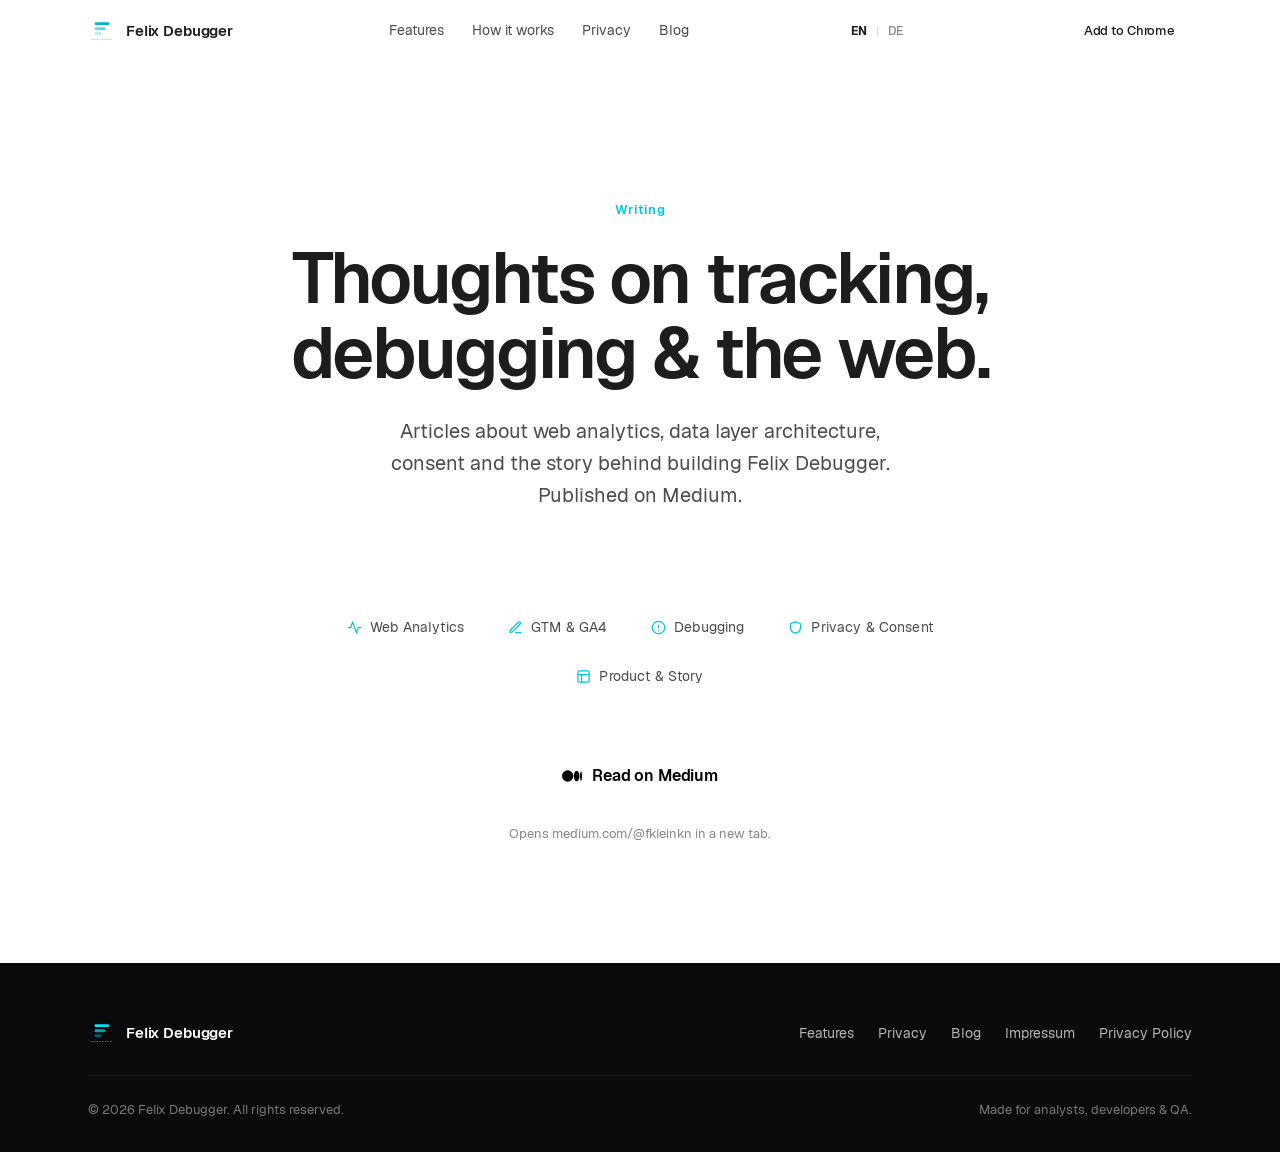
==== blog.html @ e27f7e10 "Blog" ====
<!DOCTYPE html>
<html lang="en">
<head>
  <meta charset="UTF-8" />
  <meta name="viewport" content="width=device-width, initial-scale=1.0" />
  <meta http-equiv="Content-Security-Policy" content="default-src 'self'; script-src 'self' 'unsafe-inline' https://www.googletagmanager.com https://consent.cookiebot.com https://consentcdn.cookiebot.com; style-src 'self' 'unsafe-inline'; font-src 'self'; img-src 'self' data: http://imgsct.cookiebot.com https://imgsct.cookiebot.com https://www.googletagmanager.com; connect-src 'self' https://www.google-analytics.com https://*.google-analytics.com https://analytics.google.com https://region1.analytics.google.com https://stats.g.doubleclick.net https://consent.cookiebot.com https://consentcdn.cookiebot.com; frame-src 'self' https://www.googletagmanager.com https://consentcdn.cookiebot.com; base-uri 'none'; object-src 'none';" />
  <title>Blog - Felix Debugger</title>
  <meta name="description" content="Articles about web analytics, tracking, debugging and the story behind Felix Debugger. Written by Felix Kleinknecht on Medium." />
  <meta name="robots" content="index,follow" />
  <link rel="icon" type="image/svg+xml" href="assets/Felix_Debugger_F3L2_Light_512_transparent.svg" />
  <link rel="stylesheet" href="styles.css" />

  <!-- Cookiebot -->
  <script id="Cookiebot" src="https://consent.cookiebot.com/uc.js" data-cbid="8647a094-df0e-4e92-948e-bc080b73de7f" data-blockingmode="auto" type="text/javascript"></script>
  <!-- End Cookiebot -->

  <!-- Google Consent Mode defaults -->
  <script data-cookieconsent="ignore">
    window.dataLayer = window.dataLayer || [];
    function gtag() {
      dataLayer.push(arguments);
    }
    gtag("consent", "default", {
      ad_personalization: "denied",
      ad_storage: "denied",
      ad_user_data: "denied",
      analytics_storage: "denied",
      functionality_storage: "denied",
      personalization_storage: "denied",
      security_storage: "granted",
      wait_for_update: 500,
    });
    gtag("set", "ads_data_redaction", true);
    gtag("set", "url_passthrough", false);
  </script>
  <!-- End Google Consent Mode defaults -->

  <!-- Google Tag Manager -->
  <script>(function(w,d,s,l,i){w[l]=w[l]||[];w[l].push({'gtm.start':
  new Date().getTime(),event:'gtm.js'});var f=d.getElementsByTagName(s)[0],
  j=d.createElement(s),dl=l!='dataLayer'?'&l='+l:'';j.async=true;j.src=
  'https://www.googletagmanager.com/gtm.js?id='+i+dl;f.parentNode.insertBefore(j,f);
  })(window,document,'script','dataLayer','GTM-NXZNCG85');</script>
  <!-- End Google Tag Manager -->

  <style>
    .blog-hero {
      padding: clamp(140px, 16vw, 200px) 0 clamp(80px, 10vw, 120px);
      text-align: center;
    }
    .blog-hero .eyebrow {
      margin-bottom: 20px;
    }
    .blog-hero .headline {
      font-size: clamp(42px, 6vw, 72px);
      font-weight: 600;
      letter-spacing: -0.03em;
      line-height: 1.05;
      margin: 0 auto 24px;
      max-width: 700px;
    }
    .blog-hero .lede {
      font-size: clamp(17px, 2vw, 20px);
      color: var(--c-ink-soft);
      line-height: 1.6;
      max-width: 540px;
      margin: 0 auto 48px;
    }
    .blog-topics {
      display: flex;
      flex-wrap: wrap;
      justify-content: center;
      gap: 10px;
      margin-bottom: 52px;
    }
    .blog-topic {
      display: inline-flex;
      align-items: center;
      gap: 8px;
      padding: 8px 16px;
      border-radius: 100px;
      background: rgba(255,255,255,0.06);
      border: 1px solid rgba(255,255,255,0.1);
      font-size: 14px;
      color: var(--c-ink-soft);
      letter-spacing: 0.01em;
    }
    .blog-topic svg {
      width: 15px;
      height: 15px;
      flex-shrink: 0;
      color: var(--c-accent);
    }
    .blog-cta {
      display: inline-flex;
      align-items: center;
      gap: 10px;
      padding: 16px 32px;
      border-radius: 100px;
      background: #fff;
      color: #000;
      font-size: 16px;
      font-weight: 600;
      letter-spacing: -0.01em;
      transition: opacity 0.2s var(--ease), transform 0.2s var(--ease);
      text-decoration: none;
    }
    .blog-cta:hover {
      opacity: 0.88;
      transform: translateY(-1px);
    }
    .blog-cta svg {
      width: 20px;
      height: 20px;
    }
    .blog-divider {
      width: 40px;
      height: 1px;
      background: rgba(255,255,255,0.12);
      margin: 0 auto 48px;
    }
    .blog-note {
      font-size: 13px;
      color: var(--c-ink-mute);
      margin-top: 20px;
    }
    @media (max-width: 600px) {
      .blog-topics { gap: 8px; }
      .blog-topic  { font-size: 13px; padding: 7px 13px; }
    }
  </style>
</head>
<body>

  <!-- Google Tag Manager (noscript) -->
  <noscript><iframe src="https://www.googletagmanager.com/ns.html?id=GTM-NXZNCG85"
  height="0" width="0" style="display:none;visibility:hidden"></iframe></noscript>
  <!-- End Google Tag Manager (noscript) -->

  <header class="nav" id="nav" role="banner">
    <div class="nav__inner">
      <a href="index.html" class="nav__brand" aria-label="Felix Debugger">
        <img src="assets/Felix_Debugger_F3L2_Light_512_transparent.svg" alt="" class="nav__logo" width="28" height="28" />
        <span>Felix Debugger</span>
      </a>
      <nav class="nav__links" aria-label="Primary">
        <a href="index.html#features" data-i18n="nav.features">Features</a>
        <a href="index.html#how" data-i18n="nav.how">How it works</a>
        <a href="index.html#privacy" data-i18n="nav.privacy">Privacy</a>
        <a href="blog.html" data-i18n="nav.blog">Blog</a>
      </nav>
      <div class="lang-toggle" role="group" aria-label="Language">
        <button class="lang-toggle__btn" data-lang-btn="en">EN</button>
        <span class="lang-toggle__sep" aria-hidden="true">|</span>
        <button class="lang-toggle__btn" data-lang-btn="de">DE</button>
      </div>
      <a href="#" class="btn btn--small" data-store-link><span data-i18n="nav.cta">Add to Chrome</span></a>
    </div>
  </header>

  <main>
    <section class="blog-hero">
      <div class="container narrow" style="text-align:center;">
        <p class="eyebrow eyebrow--light reveal" data-i18n="blog.eyebrow">Writing</p>
        <h1 class="headline reveal" data-i18n-html="blog.h1">Thoughts on tracking,<br />debugging & the web.</h1>
        <p class="lede reveal" data-i18n="blog.lede">Articles about web analytics, data layer architecture, consent and the story behind building Felix Debugger. Published on Medium.</p>

        <div class="blog-divider"></div>

        <div class="blog-topics">
          <span class="blog-topic">
            <svg viewBox="0 0 24 24" fill="none" stroke="currentColor" stroke-width="2" stroke-linecap="round" stroke-linejoin="round"><polyline points="22 12 18 12 15 21 9 3 6 12 2 12"/></svg>
            <span data-i18n="blog.t1">Web Analytics</span>
          </span>
          <span class="blog-topic">
            <svg viewBox="0 0 24 24" fill="none" stroke="currentColor" stroke-width="2" stroke-linecap="round" stroke-linejoin="round"><path d="M12 20h9"/><path d="M16.5 3.5a2.121 2.121 0 0 1 3 3L7 19l-4 1 1-4L16.5 3.5z"/></svg>
            <span data-i18n="blog.t2">GTM & GA4</span>
          </span>
          <span class="blog-topic">
            <svg viewBox="0 0 24 24" fill="none" stroke="currentColor" stroke-width="2" stroke-linecap="round" stroke-linejoin="round"><circle cx="12" cy="12" r="10"/><line x1="12" y1="8" x2="12" y2="12"/><line x1="12" y1="16" x2="12.01" y2="16"/></svg>
            <span data-i18n="blog.t3">Debugging</span>
          </span>
          <span class="blog-topic">
            <svg viewBox="0 0 24 24" fill="none" stroke="currentColor" stroke-width="2" stroke-linecap="round" stroke-linejoin="round"><path d="M12 3 4 6v6c0 5 3.5 8 8 9 4.5-1 8-4 8-9V6l-8-3Z"/></svg>
            <span data-i18n="blog.t4">Privacy & Consent</span>
          </span>
          <span class="blog-topic">
            <svg viewBox="0 0 24 24" fill="none" stroke="currentColor" stroke-width="2" stroke-linecap="round" stroke-linejoin="round"><rect x="3" y="3" width="18" height="18" rx="2"/><path d="M3 9h18M9 21V9"/></svg>
            <span data-i18n="blog.t5">Product & Story</span>
          </span>
        </div>

        <a href="https://medium.com/@fkleinkn" target="_blank" rel="noopener noreferrer" class="blog-cta">
          <svg viewBox="0 0 24 24" fill="currentColor"><path d="M13.54 12a6.8 6.8 0 0 1-6.77 6.82A6.8 6.8 0 0 1 0 12a6.8 6.8 0 0 1 6.77-6.82A6.8 6.8 0 0 1 13.54 12zm7.42 0c0 3.54-1.51 6.42-3.38 6.42-1.87 0-3.39-2.88-3.39-6.42s1.52-6.42 3.39-6.42 3.38 2.88 3.38 6.42M24 12c0 3.17-.53 5.75-1.19 5.75-.66 0-1.19-2.58-1.19-5.75s.53-5.75 1.19-5.75C23.47 6.25 24 8.83 24 12z"/></svg>
          <span data-i18n="blog.cta">Read on Medium</span>
        </a>
        <p class="blog-note" data-i18n="blog.note">Opens medium.com/@fkleinkn in a new tab.</p>
      </div>
    </section>
  </main>

  <footer class="footer" role="contentinfo">
    <div class="container">
      <div class="footer__top">
        <a href="index.html" class="nav__brand nav__brand--footer">
          <img src="assets/Felix_Debugger_F3_Dark_512_transparent.svg" alt="" class="nav__logo" width="24" height="24" />
          <span>Felix Debugger</span>
        </a>
        <nav class="footer__nav" aria-label="Footer">
          <a href="index.html#features" data-i18n="footer.features">Features</a>
          <a href="index.html#privacy" data-i18n="footer.privacy">Privacy</a>
          <a href="blog.html" data-i18n="footer.blog">Blog</a>
          <a href="impressum.html" data-i18n="footer.impressum">Impressum</a>
          <a href="datenschutz.html" data-i18n="footer.policy">Privacy Policy</a>
        </nav>
      </div>
      <div class="footer__base">
        <span>© <span id="year"></span> <span data-i18n="footer.rights">Felix Debugger. All rights reserved.</span></span>
        <span data-i18n="footer.tagline">Made for analysts, developers &amp; QA.</span>
      </div>
    </div>
  </footer>

  <script src="script.js" defer></script>
  <script src="i18n.js" defer></script>
</body>
</html>
---- styles.css ----
/* =========================================================
   Felix Debugger · Apple-style design system
   ========================================================= */

/* ── Geist (sans) ─────────────────────────────────────── */
@font-face {
  font-family: 'Geist';
  font-style: normal;
  font-weight: 400;
  font-display: swap;
  src: url('assets/fonts/Geist-Regular.woff2') format('woff2');
}
@font-face {
  font-family: 'Geist';
  font-style: normal;
  font-weight: 500;
  font-display: swap;
  src: url('assets/fonts/Geist-Medium.woff2') format('woff2');
}
@font-face {
  font-family: 'Geist';
  font-style: normal;
  font-weight: 600;
  font-display: swap;
  src: url('assets/fonts/Geist-SemiBold.woff2') format('woff2');
}
@font-face {
  font-family: 'Geist';
  font-style: normal;
  font-weight: 700;
  font-display: swap;
  src: url('assets/fonts/Geist-Bold.woff2') format('woff2');
}

/* ── Geist Mono ──────────────────────────────────────── */
@font-face {
  font-family: 'Geist Mono';
  font-style: normal;
  font-weight: 400;
  font-display: swap;
  src: url('assets/fonts/GeistMono-Regular.woff2') format('woff2');
}
@font-face {
  font-family: 'Geist Mono';
  font-style: normal;
  font-weight: 500;
  font-display: swap;
  src: url('assets/fonts/GeistMono-Medium.woff2') format('woff2');
}

:root {
  /* Color */
  --c-ink:        #1d1d1f;
  --c-ink-soft:   #4b4b50;
  --c-ink-mute:   #86868b;
  --c-line:       rgba(0, 0, 0, 0.08);
  --c-bg:         #ffffff;
  --c-bg-alt:     #fbfbfd;
  --c-bg-dark:    #0a0a0c;
  --c-bg-feature: #f5f5f7;

  --c-accent:     #00C8DC;
  --c-accent-2:   #00A8BE;
  --c-accent-3:   #00F0FF;

  /* Type */
  --f-sans: 'Geist', -apple-system, BlinkMacSystemFont, 'SF Pro Display', 'Inter', 'Helvetica Neue', Helvetica, Arial, sans-serif;
  --f-mono: 'Geist Mono', ui-monospace, SFMono-Regular, 'SF Mono', Menlo, Consolas, monospace;

  /* Layout */
  --maxw: 1200px;
  --maxw-narrow: 820px;
  --pad-x: clamp(20px, 5vw, 48px);

  /* Motion */
  --ease: cubic-bezier(0.22, 1, 0.36, 1);
}

/* =========================================================
   Reset
   ========================================================= */
*,
*::before,
*::after { box-sizing: border-box; }

html, body { margin: 0; padding: 0; }

html {
  scroll-behavior: smooth;
  -webkit-text-size-adjust: 100%;
  scroll-padding-top: 72px;
}

body {
  background: var(--c-bg);
  color: var(--c-ink);
  font-family: var(--f-sans);
  font-feature-settings: 'cv11', 'ss01', 'ss03';
  font-weight: 400;
  line-height: 1.5;
  -webkit-font-smoothing: antialiased;
  -moz-osx-font-smoothing: grayscale;
  text-rendering: optimizeLegibility;
}

img, svg { display: block; max-width: 100%; }
a { color: inherit; text-decoration: none; }
button { font: inherit; cursor: pointer; border: 0; background: transparent; color: inherit; }
ul, ol { margin: 0; padding: 0; list-style: none; }

::selection { background: var(--c-accent); color: #001114; }

/* =========================================================
   Layout primitives
   ========================================================= */
.container {
  width: 100%;
  max-width: var(--maxw);
  margin-inline: auto;
  padding-inline: var(--pad-x);
}
.narrow      { max-width: var(--maxw-narrow); }
.narrow--top { margin-top: clamp(40px, 8vw, 96px); }

.text-center { text-align: center; }
.text-muted  { color: var(--c-ink-mute); }

.text-gradient {
  background: linear-gradient(120deg, var(--c-accent-2) 0%, var(--c-accent) 50%, var(--c-accent-3) 100%);
  -webkit-background-clip: text;
  background-clip: text;
  -webkit-text-fill-color: transparent;
  color: transparent;
}

/* =========================================================
   Typography
   ========================================================= */
.eyebrow {
  font-size: 13px;
  font-weight: 600;
  letter-spacing: 0.02em;
  color: var(--c-accent-2);
  text-transform: none;
  margin: 0 0 16px;
}
.eyebrow--light { color: var(--c-accent); }

.display {
  font-size: clamp(44px, 7.5vw, 96px);
  font-weight: 600;
  line-height: 1.04;
  letter-spacing: -0.035em;
  margin: 0 0 24px;
}

.headline {
  font-size: clamp(36px, 5.2vw, 64px);
  font-weight: 600;
  line-height: 1.07;
  letter-spacing: -0.025em;
  margin: 0 0 20px;
}

.lede {
  font-size: clamp(18px, 1.6vw, 22px);
  font-weight: 400;
  line-height: 1.45;
  color: var(--c-ink-soft);
  max-width: 640px;
  margin: 0 0 32px;
}
.lede--light { color: rgba(255,255,255,0.72); max-width: 720px; }

h3 {
  font-size: 20px;
  font-weight: 600;
  letter-spacing: -0.01em;
  margin: 0 0 8px;
}

p { margin: 0; }

/* =========================================================
   Buttons
   ========================================================= */
.btn {
  display: inline-flex;
  align-items: center;
  justify-content: center;
  gap: 8px;
  padding: 14px 26px;
  border-radius: 999px;
  font-size: 15px;
  font-weight: 500;
  letter-spacing: -0.01em;
  transition: transform 0.25s var(--ease), background 0.25s var(--ease), color 0.25s var(--ease), box-shadow 0.25s var(--ease);
  white-space: nowrap;
}
.btn--small  { padding: 9px 18px; font-size: 13px; }
.btn--large  { padding: 18px 34px; font-size: 17px; }

.btn--primary {
  background: var(--c-ink);
  color: #fff;
}
.btn--primary:hover {
  background: #000;
  transform: translateY(-1px);
  box-shadow: 0 14px 40px -16px rgba(0,0,0,0.4);
}

.btn--ghost {
  color: var(--c-accent-2);
}
.btn--ghost:hover {
  color: var(--c-ink);
}

/* =========================================================
   Header / Nav
   ========================================================= */
.nav {
  position: fixed;
  top: 0; left: 0; right: 0;
  z-index: 100;
  background: rgba(255,255,255,0.72);
  backdrop-filter: saturate(180%) blur(20px);
  -webkit-backdrop-filter: saturate(180%) blur(20px);
  border-bottom: 1px solid transparent;
  transition: border-color 0.3s var(--ease), background 0.3s var(--ease);
}
.nav.is-scrolled {
  border-bottom-color: var(--c-line);
  background: rgba(255,255,255,0.85);
}
.nav__inner {
  max-width: var(--maxw);
  margin-inline: auto;
  padding: 12px var(--pad-x);
  display: flex;
  align-items: center;
  justify-content: space-between;
  gap: 24px;
}
.nav__brand {
  display: inline-flex;
  align-items: center;
  gap: 10px;
  font-size: 15px;
  font-weight: 600;
  letter-spacing: -0.01em;
  color: var(--c-ink);
}
.nav__logo { width: 28px; height: 28px; }
.nav__links {
  display: flex;
  gap: 28px;
  font-size: 14px;
  color: var(--c-ink-soft);
}
.nav__links a { transition: color 0.2s var(--ease); }
.nav__links a:hover { color: var(--c-ink); }

@media (max-width: 720px) {
  .nav__links { display: none; }
}

/* =========================================================
   Hero
   ========================================================= */
.hero {
  position: relative;
  padding: clamp(120px, 18vw, 200px) 0 clamp(60px, 10vw, 120px);
  overflow: hidden;
  text-align: center;
  background:
    radial-gradient(ellipse 80% 60% at 50% 0%, rgba(0, 200, 220, 0.10) 0%, rgba(0,200,220,0) 60%),
    var(--c-bg);
}
.hero__inner { max-width: 980px; margin-inline: auto; }
.hero .eyebrow { display: inline-block; }
.hero .lede { margin-inline: auto; }

.hero__cta {
  display: flex;
  gap: 14px;
  justify-content: center;
  align-items: center;
  flex-wrap: wrap;
  margin-bottom: 64px;
}
.hero__cta--center { margin-bottom: 0; }

/* Device mock */
.hero__visual { margin-top: clamp(40px, 6vw, 80px); }

.device {
  position: relative;
  margin-inline: auto;
  width: min(100%, 1040px);
  border-radius: 18px;
  background: linear-gradient(180deg, #f7f7f9, #ececef);
  box-shadow:
    0 1px 0 rgba(255,255,255,0.7) inset,
    0 30px 80px -30px rgba(0, 30, 40, 0.25),
    0 12px 32px -16px rgba(0, 30, 40, 0.18);
  overflow: hidden;
  border: 1px solid var(--c-line);
}
.device__chrome {
  display: flex;
  align-items: center;
  gap: 6px;
  padding: 12px 16px;
  border-bottom: 1px solid var(--c-line);
  background: #fafafc;
}
.device__chrome span {
  width: 11px; height: 11px; border-radius: 50%;
  background: #d8d8df;
}
.device__chrome span:nth-child(1) { background: #ff5f57; }
.device__chrome span:nth-child(2) { background: #febc2e; }
.device__chrome span:nth-child(3) { background: #28c840; }
.device__url {
  margin-left: 12px;
  font-size: 12px;
  color: var(--c-ink-mute);
  letter-spacing: -0.005em;
}
.device__body {
  background: #fff;
  aspect-ratio: 16 / 9;
}
.device__placeholder {
  position: relative;
  height: 100%;
  padding: 32px;
  display: flex;
  flex-direction: column;
  gap: 14px;
  background:
    repeating-linear-gradient(0deg, transparent 0 31px, rgba(0,0,0,0.025) 31px 32px);
}
.ph-row {
  height: 14px;
  border-radius: 6px;
  background: linear-gradient(90deg, #eef0f3, #f5f6f8);
}
.ph-row--head  { width: 32%; height: 18px; background: linear-gradient(90deg, #1d1d1f, #2e2e33); }
.ph-row--accent {
  background: linear-gradient(90deg, rgba(0,200,220,0.25), rgba(0,200,220,0.08));
  width: 60%;
}
.ph-caption {
  margin-top: auto;
  font-size: 11px;
  color: var(--c-ink-mute);
  letter-spacing: 0.04em;
}
.ph-caption--center { text-align: center; }

/* =========================================================
   Generic section
   ========================================================= */
.section {
  padding: clamp(80px, 12vw, 160px) 0;
  position: relative;
}
.section__head {
  text-align: center;
  margin-bottom: clamp(40px, 6vw, 72px);
}
.section__head .lede { margin-inline: auto; }

.section--feature { background: var(--c-bg-feature); }

.section--dark {
  background: var(--c-bg-dark);
  color: #fff;
  text-align: center;
}
.section--dark .headline { color: #fff; }
.section--dark .lede { margin-inline: auto; }

.section--why { background: var(--c-bg-alt); }
.section--why .section__head { text-align: center; }

/* =========================================================
   Grids
   ========================================================= */
.grid {
  display: grid;
  gap: clamp(16px, 2vw, 28px);
}
.grid--2 { grid-template-columns: repeat(2, 1fr); }
.grid--3 { grid-template-columns: repeat(3, 1fr); }
.grid--4 { grid-template-columns: repeat(4, 1fr); }

@media (max-width: 900px) {
  .grid--3, .grid--4 { grid-template-columns: repeat(2, 1fr); }
}
@media (max-width: 560px) {
  .grid--2, .grid--3, .grid--4 { grid-template-columns: 1fr; }
}

/* =========================================================
   Feature cards
   ========================================================= */
.card {
  padding: 32px;
  border-radius: 22px;
  background: var(--c-bg-alt);
  border: 1px solid var(--c-line);
  transition: transform 0.4s var(--ease), box-shadow 0.4s var(--ease), border-color 0.4s var(--ease);
}
.card:hover {
  transform: translateY(-4px);
  box-shadow: 0 24px 60px -28px rgba(0, 30, 40, 0.18);
  border-color: rgba(0, 200, 220, 0.35);
}
.card__icon {
  width: 44px; height: 44px;
  border-radius: 12px;
  display: flex; align-items: center; justify-content: center;
  background: linear-gradient(135deg, rgba(0, 200, 220, 0.14), rgba(0, 168, 190, 0.08));
  color: var(--c-accent-2);
  margin-bottom: 22px;
}
.card__icon svg { width: 22px; height: 22px; }
.card p { color: var(--c-ink-soft); font-size: 15px; line-height: 1.5; }

/* =========================================================
   Showcase
   ========================================================= */
.showcase {
  margin-top: clamp(40px, 6vw, 64px);
}
.showcase__frame {
  width: 100%;
  aspect-ratio: 16 / 8.5;
  border-radius: 22px;
  background:
    linear-gradient(135deg, #ffffff, #f0f1f4);
  border: 1px solid var(--c-line);
  display: flex;
  align-items: center;
  justify-content: center;
  position: relative;
  overflow: hidden;
  box-shadow: 0 30px 70px -32px rgba(0,30,40,0.22);
}
.showcase__frame::before {
  content: '';
  position: absolute; inset: 0;
  background:
    repeating-linear-gradient(0deg, transparent 0 31px, rgba(0,0,0,0.025) 31px 32px),
    repeating-linear-gradient(90deg, transparent 0 31px, rgba(0,0,0,0.02) 31px 32px);
  pointer-events: none;
}
.showcase--small .showcase__frame { aspect-ratio: 4 / 3; }

/* =========================================================
   Steps (How it works)
   ========================================================= */
.steps {
  display: grid;
  grid-template-columns: repeat(3, 1fr);
  gap: clamp(20px, 3vw, 40px);
  counter-reset: step;
}
.step {
  padding: 36px 32px;
  border-radius: 22px;
  background: var(--c-bg-alt);
  border: 1px solid var(--c-line);
}
.step__num {
  display: inline-block;
  font-size: 13px;
  font-weight: 600;
  letter-spacing: 0.06em;
  color: var(--c-accent-2);
  margin-bottom: 18px;
}
.step h3 { font-size: 22px; margin-bottom: 10px; }
.step p  { color: var(--c-ink-soft); font-size: 16px; }

@media (max-width: 760px) { .steps { grid-template-columns: 1fr; } }

/* =========================================================
   Why
   ========================================================= */
.why {
  text-align: center;
  padding: 36px 24px;
}
.why strong {
  display: block;
  font-size: clamp(40px, 5vw, 60px);
  font-weight: 600;
  letter-spacing: -0.025em;
  background: linear-gradient(120deg, var(--c-accent-2), var(--c-accent-3));
  -webkit-background-clip: text;
  background-clip: text;
  -webkit-text-fill-color: transparent;
  margin-bottom: 6px;
}
.why span {
  font-size: 14px;
  color: var(--c-ink-mute);
  letter-spacing: -0.005em;
}

/* =========================================================
   Privacy
   ========================================================= */
.section--privacy {
  background: var(--c-bg-dark);
  color: #fff;
  text-align: center;
}
.section--privacy .headline { color: #fff; }

.privacy-list {
  display: grid;
  grid-template-columns: repeat(2, max-content);
  gap: 14px 32px;
  justify-content: center;
  margin-top: 16px;
}
.privacy-list li {
  display: flex;
  align-items: center;
  gap: 10px;
  font-size: 15px;
  color: rgba(255,255,255,0.85);
}
.privacy-list svg { color: var(--c-accent); }

@media (max-width: 540px) {
  .privacy-list { grid-template-columns: 1fr; }
}

/* =========================================================
   CTA
   ========================================================= */
.section--cta {
  text-align: center;
  background:
    radial-gradient(ellipse 60% 60% at 50% 0%, rgba(0,200,220,0.10) 0%, transparent 60%),
    var(--c-bg);
}
.section--cta .lede { margin-inline: auto; margin-bottom: 36px; }

/* =========================================================
   Community section
   ========================================================= */
.section--community {
  background: var(--c-bg-dark);
  color: #fff;
  text-align: center;
}
.section--community .headline { color: #fff; }

.com-card {
  padding: 32px;
  border-radius: 22px;
  background: rgba(255,255,255,0.04);
  border: 1px solid rgba(255,255,255,0.08);
  text-align: left;
  display: flex;
  flex-direction: column;
  transition: border-color 0.4s var(--ease), background 0.4s var(--ease);
}
.com-card:hover {
  background: rgba(255,255,255,0.07);
  border-color: rgba(0,200,220,0.3);
}
.com-card__icon {
  width: 44px; height: 44px;
  border-radius: 12px;
  display: flex; align-items: center; justify-content: center;
  background: linear-gradient(135deg, rgba(0,200,220,0.18), rgba(0,168,190,0.08));
  color: var(--c-accent);
  margin-bottom: 20px;
  flex-shrink: 0;
}
.com-card__icon svg { width: 22px; height: 22px; }
.com-card h3 { color: #fff; font-size: 20px; margin-bottom: 10px; }
.com-card p  { color: rgba(255,255,255,0.6); font-size: 15px; line-height: 1.55; margin-bottom: 24px; flex: 1; }
.com-card__link { color: var(--c-accent); align-self: flex-start; }
.com-card__link:hover { color: #fff; }

.com-love {
  display: inline-flex;
  align-items: center;
  gap: 8px;
  margin-top: clamp(40px, 6vw, 64px);
  font-size: 14px;
  color: rgba(255,255,255,0.35);
  letter-spacing: 0.02em;
}
.com-love svg { color: var(--c-accent); flex-shrink: 0; }

/* =========================================================
   Footer
   ========================================================= */
.footer {
  background: var(--c-bg-dark);
  color: rgba(255,255,255,0.7);
  padding: 56px 0 32px;
}
.nav__brand--footer { color: #fff; }
.nav__brand--footer img { filter: none; }

.footer__top {
  display: flex;
  justify-content: space-between;
  align-items: center;
  flex-wrap: wrap;
  gap: 24px;
  padding-bottom: 28px;
  border-bottom: 1px solid rgba(255,255,255,0.08);
  margin-bottom: 24px;
}
.footer__nav {
  display: flex;
  gap: 24px;
  flex-wrap: wrap;
  font-size: 14px;
}
.footer__nav a { transition: color 0.2s var(--ease); }
.footer__nav a:hover { color: #fff; }

.footer__base {
  display: flex;
  justify-content: space-between;
  flex-wrap: wrap;
  gap: 12px;
  font-size: 13px;
  color: rgba(255,255,255,0.45);
}

/* ── Legal table ─────────────────────────────────────── */
.legal-table {
  width: 100%;
  border-collapse: collapse;
  font-size: 14px;
  margin: 16px 0 24px;
}
.legal-table th,
.legal-table td {
  text-align: left;
  padding: 9px 14px;
  border-bottom: 1px solid var(--c-line);
}
.legal-table thead th {
  font-weight: 600;
  font-size: 12px;
  text-transform: uppercase;
  letter-spacing: 0.04em;
  color: var(--c-ink-mute);
  border-bottom: 2px solid var(--c-line);
}
.legal-table code {
  font-family: var(--f-mono);
  font-size: 12.5px;
}

/* ── Language toggle ─────────────────────────────────── */
.lang-toggle {
  display: flex;
  align-items: center;
  gap: 1px;
  flex-shrink: 0;
}
.lang-toggle__btn {
  background: none;
  border: none;
  cursor: pointer;
  font-family: var(--f-sans);
  font-size: 12px;
  font-weight: 500;
  color: var(--c-ink-mute);
  padding: 4px 7px;
  border-radius: 5px;
  line-height: 1;
  transition: color 0.15s, background 0.15s;
}
.lang-toggle__btn:hover { color: var(--c-ink); background: rgba(0,0,0,0.05); }
.lang-toggle__btn.is-active { color: var(--c-ink); font-weight: 700; }
.lang-toggle__sep {
  font-size: 11px;
  color: var(--c-ink-mute);
  opacity: 0.4;
  user-select: none;
  padding: 0 1px;
}

/* =========================================================
   Felix Debugger · Tool UI Mockup
   (colours & layout match panel.css 1:1)
   ========================================================= */
.tool {
  --t-bg:       #05080f;
  --t-bg-soft:  rgba(13,21,37,0.5);
  --t-bg-elev:  #0d1525;
  --t-bg-card:  rgba(13,21,37,0.7);
  --t-bg-sel:   rgba(0,240,240,0.07);
  --t-bg-hover: rgba(0,240,240,0.04);
  --t-line:     rgba(255,255,255,0.05);
  --t-line-sub: rgba(255,255,255,0.03);
  --t-text:     rgba(255,255,255,0.95);
  --t-text-soft:rgba(255,255,255,0.6);
  --t-text-mute:rgba(255,255,255,0.3);
  --t-cyan:     #00f0f0;
  --t-cyan-focus:rgba(0,240,240,0.35);
  --t-cyan-glow: rgba(0,240,240,0.12);
  --t-green:    #34d399;
  --t-orange:   #fbbf24;
  --t-red:      #f87171;
  --t-yellow:   #fde68a;
  --t-purple:   #a78bfa;
  --t-mono: var(--f-mono);

  background: var(--t-bg);
  color: var(--t-text);
  font-size: 12.5px;
  line-height: 1.4;
  letter-spacing: -0.01em;
  border-radius: inherit;
  display: flex;
  flex-direction: column;
  height: 100%;
  overflow: hidden;
  font-family: var(--f-sans);
  -webkit-font-smoothing: antialiased;
}
.tool *::-webkit-scrollbar { width: 4px; }
.tool *::-webkit-scrollbar-track { background: transparent; }
.tool *::-webkit-scrollbar-thumb { background: rgba(255,255,255,0.06); border-radius: 10px; }

/* ── Header ── */
.tool__header {
  display: flex;
  justify-content: space-between;
  align-items: center;
  gap: 16px;
  padding: 0 18px;
  height: 46px;
  border-bottom: 1px solid var(--t-line);
  background: var(--t-bg-soft);
  backdrop-filter: blur(24px) saturate(1.4);
  flex-shrink: 0;
}
.tool__brand {
  display: flex;
  align-items: center;
  gap: 11px;
  font-weight: 600;
  font-size: 13.5px;
  letter-spacing: -0.3px;
  flex-shrink: 0;
}
.tool__brand img { width: 26px; height: 26px; border-radius: 8px; }
.tool__heart {
  display: inline-flex;
  align-items: center;
  gap: 3px;
  color: var(--t-cyan);
  font-weight: 400;
  font-size: 10.5px;
  font-style: italic;
  opacity: 0.55;
  margin-left: 4px;
}
.tool__heart svg { color: var(--t-cyan); }
.tool__actions {
  display: flex;
  align-items: center;
  gap: 6px;
  margin-left: 24px;
  min-width: 0;
  overflow: hidden;
}
.tool__filter {
  width: 280px;
  flex: 1 1 280px;
  padding: 6px 14px;
  background: rgba(255,255,255,0.04);
  border: 1px solid var(--t-line);
  border-radius: 100px;
  color: var(--t-text);
  font-family: var(--f-sans);
  font-size: 11px;
  outline: none;
}
.tool__filter::placeholder { color: var(--t-text-mute); }
.tool__btn {
  display: inline-flex;
  align-items: center;
  gap: 5px;
  padding: 5px 14px;
  border-radius: 100px;
  background: rgba(255,255,255,0.04);
  border: 1px solid var(--t-line);
  color: var(--t-text-soft);
  font-size: 11px;
  font-weight: 500;
  font-family: var(--f-sans);
  white-space: nowrap;
  flex-shrink: 0;
}
.tool__btn svg { width: 12px; height: 12px; flex-shrink: 0; }
.tool__count {
  font-size: 10px;
  font-family: var(--t-mono);
  font-weight: 500;
  color: var(--t-text-mute);
  min-width: 80px;
  text-align: right;
}

/* ── Stats bar ── */
.tool__stats {
  display: flex;
  align-items: center;
  flex-wrap: wrap;
  padding: 4px 18px;
  min-height: 30px;
  border-bottom: 1px solid var(--t-line);
  background: var(--t-bg);
  font-size: 10px;
  font-family: var(--t-mono);
  flex-shrink: 0;
  gap: 0;
}
/* stat-chips: separated by right-border, matches panel.css exactly */
.stat-chip {
  display: inline-flex;
  align-items: center;
  gap: 4px;
  padding: 3px 10px;
  padding-right: 14px;
  border-right: 1px solid var(--t-line);
  background: rgba(255,255,255,0.03);
  font-size: 10px;
  font-family: var(--t-mono);
  white-space: nowrap;
  transition: background 0.2s;
}
.stat-chip:last-child { border-right: none; padding-right: 10px; }
.stat-chip:hover { background: rgba(255,255,255,0.06); }
.stat-chip .stat-count { font-weight: 600; color: var(--t-text); }

/* ── Main split ── */
.tool__main {
  flex: 1;
  display: flex;
  min-height: 0;
  overflow: hidden;
}

/* ── Request list ── */
.tool__list {
  width: 44%;
  min-width: 180px;
  border-right: 1px solid var(--t-line);
  display: flex;
  flex-direction: column;
  background: var(--t-bg);
  flex-shrink: 0;
  overflow: hidden;
}
.tool__list-head {
  display: flex;
  padding: 10px 16px;
  gap: 8px;
  font-size: 10px;
  font-weight: 500;
  color: var(--t-text-mute);
  border-bottom: 1px solid var(--t-line);
  background: var(--t-bg-elev);
  flex-shrink: 0;
}
.tool__list-head .col-check  { width: 26px; flex-shrink: 0; }
.tool__list-head .col-time   { width: 58px; flex-shrink: 0; }
.tool__list-head .col-status { width: 20px; flex-shrink: 0; }
.tool__list-head .col-event  { flex: 1; min-width: 0; }
.tool__list-head .col-tid    { width: 125px; flex-shrink: 0; }
.tool__list-head .col-page   { flex: 1; min-width: 0; }

.tool__rows { flex: 1; overflow-y: auto; overflow-x: hidden; }
.tool__row {
  display: flex;
  padding: 9px 16px;
  gap: 8px;
  border-bottom: 1px solid var(--t-line-sub);
  align-items: center;
  font-family: var(--t-mono);
  font-size: 11px;
  cursor: pointer;
  transition: background 0.15s;
}
.tool__row:hover { background: var(--t-bg-hover); }
.tool__row.selected {
  background: var(--t-bg-sel);
  border-left: 2px solid var(--t-cyan);
  padding-left: 14px;
}
.tool__row .col-check  { width: 26px; flex-shrink: 0; }
.tool__row .col-time   { width: 58px; flex-shrink: 0; color: var(--t-text-mute); font-size: 10px; }
.tool__row .col-status { width: 20px; flex-shrink: 0; display: flex; align-items: center; }
.tool__row .col-event  { flex: 1; min-width: 0; overflow: hidden; display: flex; align-items: center; }
.tool__row .col-tid    { width: 125px; flex-shrink: 0; color: var(--t-text-soft); font-size: 10px; overflow: hidden; text-overflow: ellipsis; white-space: nowrap; }
.tool__row .col-page   { flex: 1; min-width: 0; color: var(--t-text-mute); font-size: 10px; white-space: nowrap; overflow: hidden; text-overflow: ellipsis; }

/* Status dot (matches panel.css) */
.status-dot {
  display: inline-block;
  width: 6px; height: 6px;
  border-radius: 50%;
}
.status-dot.ok    { background: var(--t-green);  box-shadow: 0 0 5px rgba(52,211,153,0.35); }
.status-dot.warn  { background: var(--t-orange); box-shadow: 0 0 5px rgba(251,191,36,0.35); }
.status-dot.error { background: var(--t-red);    box-shadow: 0 0 5px rgba(248,113,113,0.35); }

/* Event badges (exact classes from panel.css) */
.event-badge {
  display: inline-block;
  padding: 2px 9px;
  border-radius: 100px;
  font-size: 10px;
  font-weight: 600;
  white-space: nowrap;
  overflow: hidden;
  text-overflow: ellipsis;
  max-width: 100%;
  font-family: var(--f-sans);
}
.event-badge.page_view       { background: rgba(77,166,255,0.14);  color: #4da6ff; }
.event-badge.scroll          { background: rgba(52,211,153,0.14);  color: #34d399; }
.event-badge.click           { background: rgba(251,191,36,0.14);  color: #fbbf24; }
.event-badge.purchase        { background: rgba(253,230,138,0.14); color: #fde68a; }
.event-badge.user_engagement { background: rgba(248,113,113,0.12); color: #f87171; }
.event-badge.add_to_cart     { background: rgba(167,139,250,0.14); color: #a78bfa; }
.event-badge.begin_checkout  { background: rgba(167,139,250,0.14); color: #a78bfa; }
.event-badge.view_item       { background: rgba(167,139,250,0.14); color: #a78bfa; }
.event-badge.default         { background: rgba(255,255,255,0.06); color: var(--t-text-soft); }

/* ── Detail pane ── */
.tool__detail {
  flex: 1;
  display: flex;
  flex-direction: column;
  overflow: hidden;
  background: #090e1a;
}
.tool__tabs-wrap { flex-shrink: 0; }
.tool__tabs {
  display: flex;
  padding: 6px 0 0;
  border-bottom: 1px solid var(--t-line);
  background: var(--t-bg-elev);
  overflow-x: auto;
  scrollbar-width: none;
  gap: 0;
}
.tool__tabs::-webkit-scrollbar { display: none; }
.tool__tab {
  padding: 7px 16px 9px;
  background: none;
  border: none;
  border-bottom: 2px solid transparent;
  color: var(--t-text-mute);
  font-size: 11px;
  font-weight: 500;
  font-family: var(--f-sans);
  white-space: nowrap;
  flex-shrink: 0;
  border-radius: 8px 8px 0 0;
}
.tool__tab.is-active {
  color: var(--t-cyan);
  border-bottom-color: var(--t-cyan);
  background: rgba(0,240,240,0.03);
}

/* ── Param groups (floating cards like real panel) ── */
.tool__body {
  flex: 1;
  overflow-y: auto;
  padding: 32px 18px 18px;
}
.param-group {
  margin-bottom: 16px;
  border-radius: 12px;
  overflow: hidden;
  border: 1px solid rgba(255,255,255,0.07);
  box-shadow: inset 0 1px 0 rgba(255,255,255,0.1), 0 1px 3px rgba(0,0,0,0.25), 0 6px 24px rgba(0,0,0,0.4);
}
.param-group-title {
  font-size: 11px;
  font-weight: 600;
  text-transform: uppercase;
  letter-spacing: 0.4px;
  color: var(--t-text-mute);
  padding: 10px 16px 8px;
  background: rgba(255,255,255,0.03);
  border-bottom: 1px solid rgba(255,255,255,0.05);
  font-family: var(--f-sans);
}
.param-row {
  display: flex;
  padding: 9px 14px;
  background: var(--t-bg-card);
  border-bottom: 1px solid var(--t-line-sub);
  font-family: var(--t-mono);
  font-size: 11px;
  line-height: 1.5;
  align-items: flex-start;
}
.param-row:last-child { border-bottom: none; }
.param-key {
  width: 180px;
  min-width: 100px;
  flex-shrink: 0;
  color: var(--t-text-soft);
  padding-right: 14px;
  word-break: break-all;
  font-weight: 500;
}
.param-raw-key {
  color: var(--t-text-mute);
  font-size: 9px;
  margin-left: 5px;
  font-weight: 400;
}
.param-value { flex: 1; color: var(--t-text); word-break: break-all; }

/* ── Event accordion (matches panel.css event-accordion) ── */
.tool__event-acc {
  margin-bottom: 12px;
  background: var(--t-bg-card);
  border-radius: 12px;
  overflow: hidden;
  border: 1px solid rgba(255,255,255,0.07);
  box-shadow: 0 1px 3px rgba(0,0,0,0.25), 0 6px 24px rgba(0,0,0,0.4);
}
.tool__event-acc-head {
  display: flex;
  align-items: center;
  gap: 10px;
  padding: 12px 16px;
  cursor: default;
  user-select: none;
}
.tool__acc-arrow {
  flex-shrink: 0;
  width: 14px;
  text-align: center;
  color: var(--t-text-mute);
  display: inline-flex;
  align-items: center;
  transform: rotate(90deg); /* open state */
}
.tool__acc-arrow svg { display: block; }
.tool__acc-name {
  font-family: var(--f-sans);
  font-weight: 600;
  font-size: 12px;
  color: var(--t-text-soft);
}
.tool__acc-count {
  font-size: 10px;
  color: var(--t-text-mute);
  margin-left: auto;
  font-family: var(--t-mono);
}
.tool__event-acc-body {
  padding: 12px 16px 16px;
  background: #090e1a;
}
.tool__event-acc-body .param-group { margin-bottom: 0; }

/* ── Tab badge (validation checkmark) ── */
.tool__tab-badge {
  display: inline-flex;
  align-items: center;
  justify-content: center;
  padding: 1px 5px;
  border-radius: 100px;
  font-size: 9px;
  font-weight: 700;
  margin-left: 5px;
  vertical-align: middle;
}
.tool__tab-badge--ok   { background: #34d399; color: #1a1a1a; }
.tool__tab-badge--warn { background: #fbbf24; color: #1a1a1a; }
.tool__tab-badge--err  { background: #f87171; color: #fff; }

/* Validation rows */
.val-row {
  display: flex;
  align-items: center;
  gap: 10px;
  padding: 10px 14px;
  border-bottom: 1px solid var(--t-line-sub);
  font-family: var(--f-sans);
  font-size: 12px;
  background: var(--t-bg-card);
}
.val-row:first-child { border-radius: 8px 8px 0 0; }
.val-row:last-child  { border-bottom: none; border-radius: 0 0 8px 8px; }
.val-badge {
  display: inline-flex;
  align-items: center;
  justify-content: center;
  width: 18px; height: 18px;
  border-radius: 50%;
  flex-shrink: 0;
  font-size: 10px;
  font-weight: 700;
}
.val-badge--ok   { background: var(--t-green);  color: #0a1a10; }
.val-badge--warn { background: var(--t-orange); color: #1a0f00; }
.val-badge--err  { background: var(--t-red);    color: #fff; }
.val-row__title  { color: var(--t-text); font-weight: 500; flex: 1; }
.val-row__hint   { color: var(--t-text-mute); font-size: 11px; font-family: var(--t-mono); }

/* E-commerce items */
.ec-item {
  display: flex;
  align-items: center;
  gap: 12px;
  padding: 10px 14px;
  border-bottom: 1px solid var(--t-line-sub);
  font-family: var(--f-sans);
  font-size: 12px;
  background: var(--t-bg-card);
}
.ec-item:first-child { border-radius: 8px 8px 0 0; }
.ec-item:last-child  { border-bottom: none; border-radius: 0 0 8px 8px; }
.ec-item__icon {
  width: 36px; height: 36px; flex-shrink: 0;
  border-radius: 8px;
  background: linear-gradient(135deg, rgba(0,240,240,0.12), rgba(0,240,240,0.03));
  border: 1px solid var(--t-line);
}
.ec-item__name  { color: var(--t-text); font-weight: 500; font-size: 11.5px; }
.ec-item__id    { color: var(--t-text-mute); font-size: 10.5px; font-family: var(--t-mono); margin-top: 2px; }
.ec-item__price { color: var(--t-cyan); font-family: var(--t-mono); font-weight: 500; font-size: 12px; margin-left: auto; flex-shrink: 0; }

/* ── Tool footer ── */
.tool__footer {
  height: 32px;
  display: flex;
  align-items: center;
  padding: 0 18px;
  background: var(--t-bg-soft);
  border-top: 1px solid var(--t-line);
  font-size: 10px;
  color: var(--t-text-mute);
  flex-shrink: 0;
  font-family: var(--f-sans);
}
.tool__footer span { flex: 1; text-align: center; }

/* Showcase wrapper using the tool */
.device--tool { background: #06080b; }
.device--tool .device__body { aspect-ratio: 16/9.4; padding: 0; background: var(--t-bg); }
.device--tool .device__chrome { background: #0a0d12; border-bottom-color: rgba(255,255,255,0.06); }
.device--tool .device__url { color: rgba(255,255,255,0.5); }

.showcase__frame--tool {
  background: #06080b;
  border: 1px solid rgba(255,255,255,0.05);
  padding: 0;
  overflow: hidden;
  aspect-ratio: 16 / 9.6;
}
.showcase__frame--tool::before { display: none; }
.showcase__frame--tool .tool { border-radius: inherit; width: 100%; height: 100%; }
.showcase--small .showcase__frame--tool { aspect-ratio: 4 / 3; }

/* Compact tool variant for the small showcases */
.tool--compact .tool__filter { display: none; }
.tool--compact .tool__count  { display: none; }
.tool--compact .tool__brand .tool__heart { display: none; }
.tool--compact .tool__main { grid-template-columns: 1fr; }
.tool--compact .tool__list { display: none; }

@media (max-width: 760px) {
  .tool__filter { width: 110px; }
  .tool__heart  { display: none; }
  .tool__actions .tool__btn:nth-child(n+4) { display: none; }
  .tool__main { grid-template-columns: 1fr; }
  .tool__list { display: none; }
  .tool__list-head { grid-template-columns: 60px 14px 1fr; }
  .tool__row      { grid-template-columns: 60px 14px 1fr; }
  .tool__row .mid,
  .tool__row .pg  { display: none; }
  .param { grid-template-columns: 130px 1fr; }
}

@media (max-width: 480px) {
  html, body { overflow-x: hidden; }

  /* Typography */
  .display  { font-size: 34px; letter-spacing: -0.03em; }
  .headline { font-size: 28px; letter-spacing: -0.02em; }
  .lede     { font-size: 16px; }
  h3        { font-size: 18px; }

  /* Sections */
  .section { padding: 60px 0; }
  .section__head { margin-bottom: 32px; }

  /* Hero */
  .hero { padding: 100px 0 48px; }
  .hero__cta {
    flex-direction: column;
    align-items: stretch;
    gap: 10px;
    margin-bottom: 40px;
  }
  .hero__cta .btn { width: 100%; justify-content: center; }

  /* Cards */
  .card { padding: 20px; }

  /* Steps */
  .step { padding: 24px 20px; }
  .step h3 { font-size: 18px; }

  /* Why stat blocks */
  .why { padding: 24px 16px; }
  .why strong { font-size: 36px; }

  /* Footer */
  .footer__top { flex-direction: column; align-items: flex-start; gap: 16px; }
  .footer__nav { gap: 16px; font-size: 13px; }
  .footer__base { flex-direction: column; gap: 6px; }

  /* Main showcase — tool is 1/scale wide & tall so it fills the frame after scaling */
  .showcase__frame--tool {
    aspect-ratio: 16 / 9.6 !important;
  }
  .showcase__frame--tool .tool {
    position: absolute;
    top: 0;
    left: 50%;
    width: calc(100% / 0.52);
    height: calc(100% / 0.52);
    transform: translateX(-50%) scale(0.52);
    transform-origin: top center;
    margin-left: 0;
  }

  /* Small showcases */
  .showcase--small .showcase__frame--tool {
    aspect-ratio: 4 / 3 !important;
  }
  .showcase--small .showcase__frame--tool .tool {
    position: absolute;
    top: 0;
    left: 50%;
    width: calc(100% / 0.48);
    height: calc(100% / 0.48);
    transform: translateX(-50%) scale(0.48);
    transform-origin: top center;
    margin-left: 0;
  }
}

/* =========================================================
   Reveal animations
   ========================================================= */
.reveal {
  opacity: 0;
  transform: translateY(16px);
  transition: opacity 0.8s var(--ease), transform 0.8s var(--ease);
  transition-delay: var(--reveal-delay, 0ms);
}
.reveal.is-visible {
  opacity: 1;
  transform: translateY(0);
}

/* =========================================================
   Cookiebot banner — mobile overrides
   ========================================================= */
@media (max-width: 480px) {
  #CybotCookiebotDialog {
    max-height: 80vh !important;
    overflow-y: auto !important;
    padding: 16px !important;
    box-sizing: border-box !important;
  }
  #CybotCookiebotDialogBodyContentTitle {
    font-size: 15px !important;
  }
  #CybotCookiebotDialogBodyContentText {
    font-size: 13px !important;
    line-height: 1.5 !important;
  }
  #CybotCookiebotDialogBodyLevelWrapper {
    gap: 8px !important;
  }
  .CybotCookiebotDialogBodyLevelButtonWrapper {
    padding: 8px !important;
  }
  .CybotCookiebotDialogBodyLevelButtonDescription {
    font-size: 13px !important;
  }
  #CybotCookiebotDialogFooter {
    padding: 12px 0 0 !important;
    gap: 8px !important;
  }
  #CybotCookiebotDialogFooter .CybotCookiebotDialogBodyButton {
    font-size: 13px !important;
    padding: 10px 12px !important;
  }
}

@media (prefers-reduced-motion: reduce) {
  html { scroll-behavior: auto; }
  .reveal { opacity: 1; transform: none; transition: none; }
  .btn:hover { transform: none; }
  .card:hover { transform: none; }
}

/* =========================================================
   Legal pages (impressum / datenschutz)
   ========================================================= */
.legal {
  padding: clamp(120px, 14vw, 180px) 0 clamp(60px, 8vw, 100px);
}
.legal h1 {
  font-size: clamp(36px, 5vw, 56px);
  font-weight: 600;
  letter-spacing: -0.025em;
  margin: 0 0 32px;
}
.legal h2 {
  font-size: 22px;
  font-weight: 600;
  letter-spacing: -0.01em;
  margin: 40px 0 12px;
}
.legal h3 {
  font-size: 17px;
  margin: 24px 0 8px;
}
.legal p,
.legal li {
  color: var(--c-ink-soft);
  font-size: 16px;
  line-height: 1.65;
  margin: 0 0 12px;
}
.legal ul {
  list-style: disc;
  padding-left: 22px;
  margin: 0 0 16px;
}
.legal a { color: var(--c-accent-2); }
.legal a:hover { color: var(--c-ink); }
.legal__back {
  display: inline-block;
  margin-bottom: 24px;
  font-size: 14px;
  color: var(--c-ink-mute);
}
.legal__back:hover { color: var(--c-ink); }
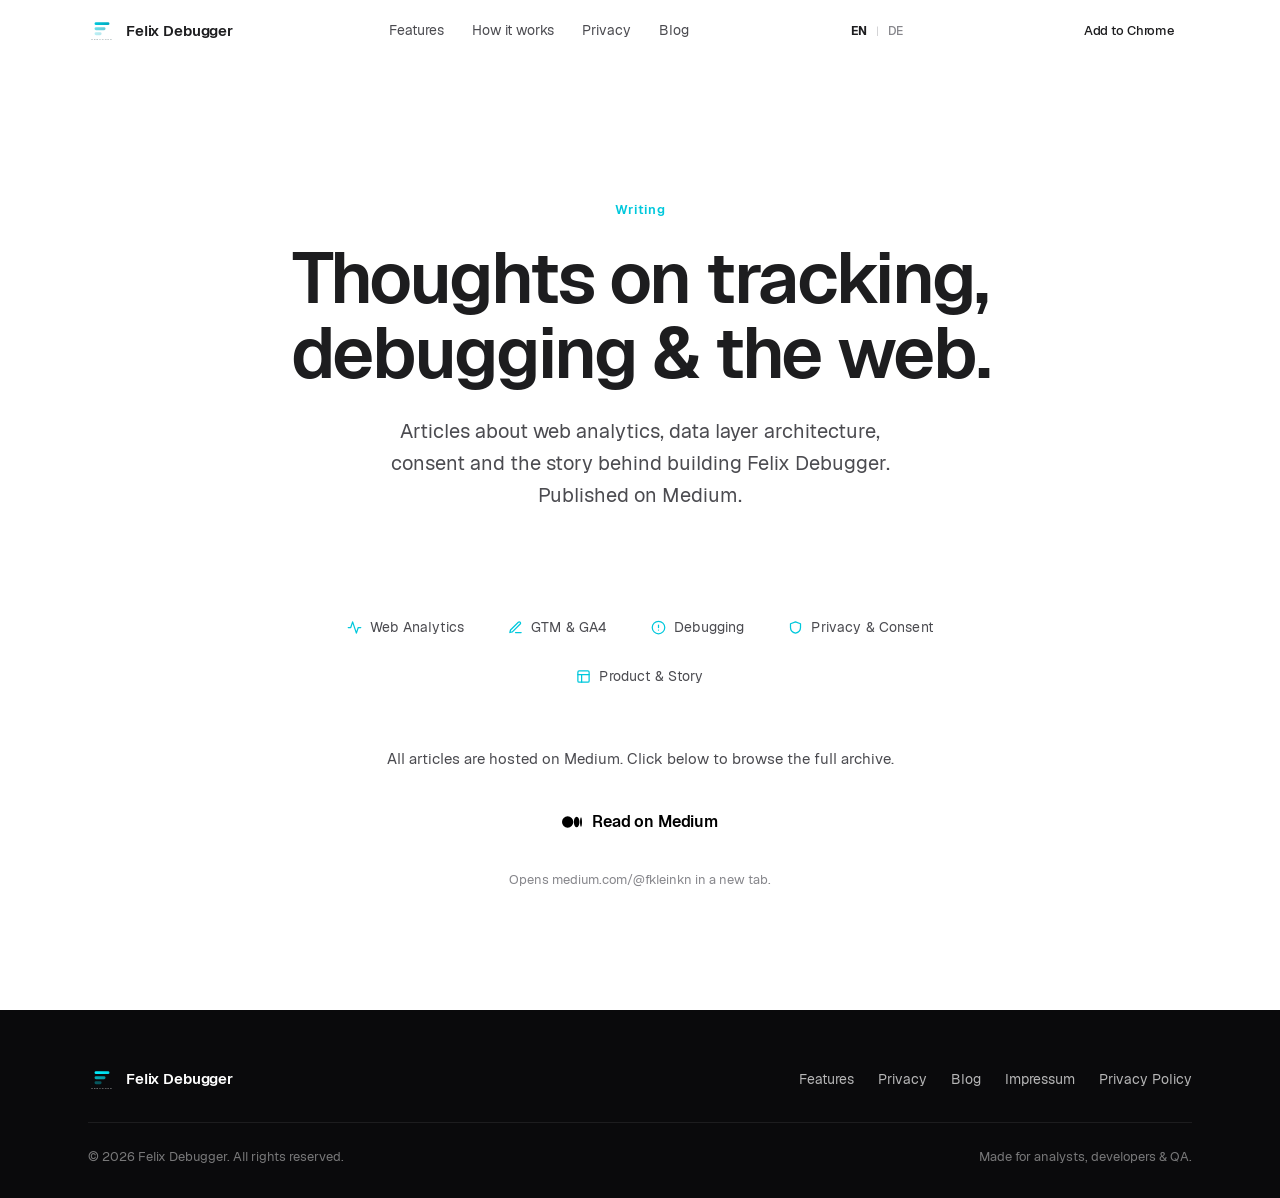
==== commit 090ddf31: "Medium CTA" ====
--- a/blog.html
+++ b/blog.html
@@ -118,6 +118,11 @@
       height: 1px;
       background: rgba(255,255,255,0.12);
       margin: 0 auto 48px;
+    }
+    .blog-prereq {
+      font-size: 15px;
+      color: var(--c-ink-soft);
+      margin-bottom: 24px;
     }
     .blog-note {
       font-size: 13px;
@@ -190,6 +195,7 @@
           </span>
         </div>
 
+        <p class="blog-prereq" data-i18n="blog.prereq">All articles are hosted on Medium. Click below to browse the full archive.</p>
         <a href="https://medium.com/@fkleinkn" target="_blank" rel="noopener noreferrer" class="blog-cta">
           <svg viewBox="0 0 24 24" fill="currentColor"><path d="M13.54 12a6.8 6.8 0 0 1-6.77 6.82A6.8 6.8 0 0 1 0 12a6.8 6.8 0 0 1 6.77-6.82A6.8 6.8 0 0 1 13.54 12zm7.42 0c0 3.54-1.51 6.42-3.38 6.42-1.87 0-3.39-2.88-3.39-6.42s1.52-6.42 3.39-6.42 3.38 2.88 3.38 6.42M24 12c0 3.17-.53 5.75-1.19 5.75-.66 0-1.19-2.58-1.19-5.75s.53-5.75 1.19-5.75C23.47 6.25 24 8.83 24 12z"/></svg>
           <span data-i18n="blog.cta">Read on Medium</span>
